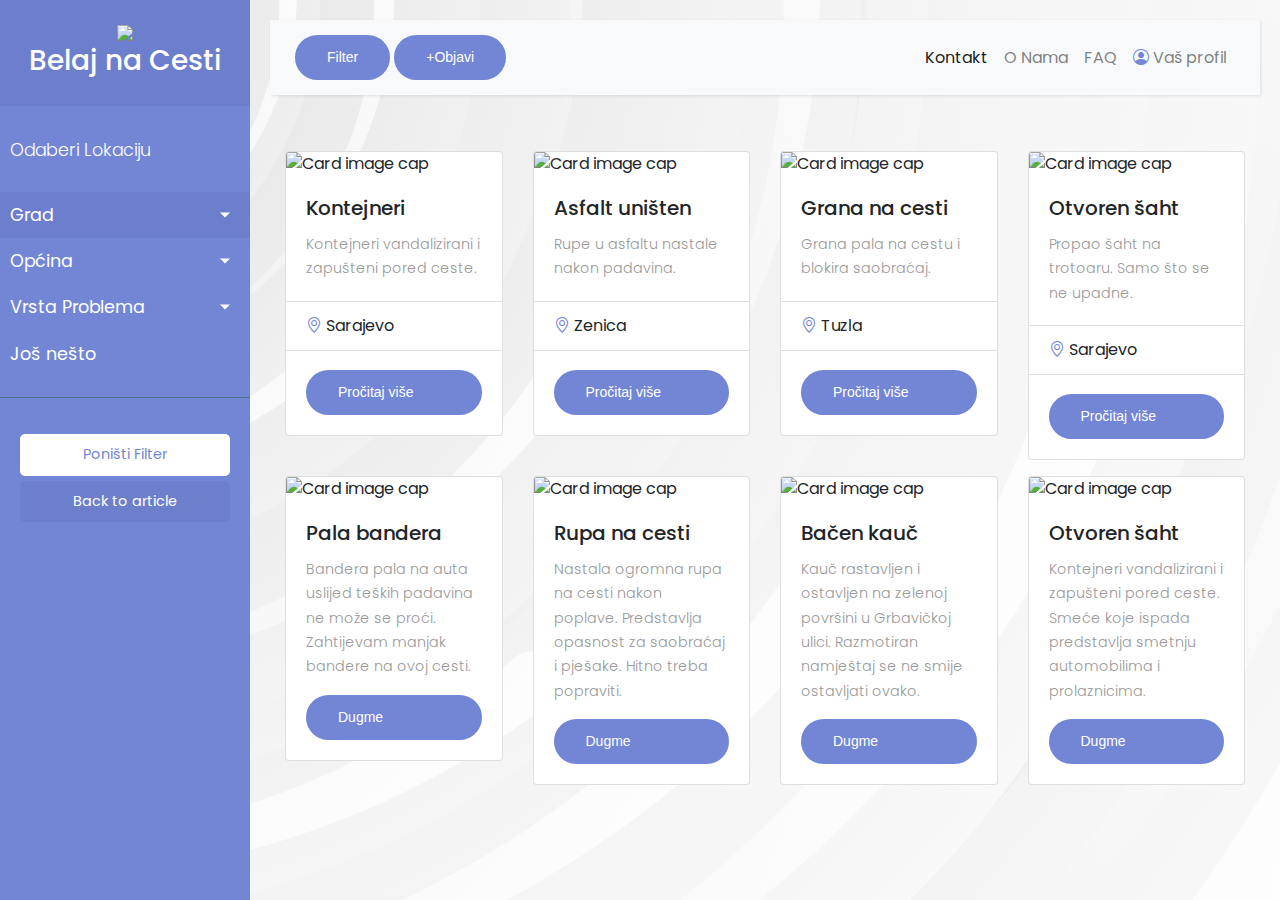
==== index.html @ b410dea9 "Add files via upload" ====
<!doctype html>
<html lang="en">
  <head>
    <!-- Required meta tags -->
    <meta charset="utf-8">
    <meta name="viewport" content="width=device-width, initial-scale=1, shrink-to-fit=no">

    <!-- Bootstrap CSS -->
    <link rel="stylesheet" href="https://cdn.jsdelivr.net/npm/bootstrap@4.3.1/dist/css/bootstrap.min.css" integrity="sha384-ggOyR0iXCbMQv3Xipma34MD+dH/1fQ784/j6cY/iJTQUOhcWr7x9JvoRxT2MZw1T" crossorigin="anonymous">
    <link rel="stylesheet" href="style.css">

    <!-- Bootstrap Font Icon CSS -->
    <link rel="stylesheet" href="https://cdn.jsdelivr.net/npm/bootstrap-icons@1.5.0/font/bootstrap-icons.css">

   
    <title>Belaj na cesti</title>
  </head>
  <body>
    <div class="wrapper">
        <!-- Sidebar  -->
        <nav id="sidebar">
            <div class="sidebar-header" style="text-align: center;">
                <img src="Images/SebiljLogo1.png" width="40%" height="auto">
                <h3>Belaj na Cesti</h3>
            </div>

            <ul class="list-unstyled components">
                <p>Odaberi Lokaciju</p>
                <li class="active" >
                    <a href="#CitySubMenu" data-toggle="collapse" aria-expanded="false" class="dropdown-toggle">Grad</a>
                    <div class="city-list">
                        <ul class="collapse list-unstyled" id="CitySubMenu">
                            <li class="filter filter-active" data-filter=".all">
                                <a href="#">Sve</a>
                            </li>
                            <li class="filter" data-filter=".sarajevo">
                                <a href="#">Sarajevo</a>
                            </li>
                            <li class="filter" data-filter=".zenica">
                                <a href="#">Zenica</a>
                            </li>
                            <li class="filter" data-filter=".tuzla">
                                <a href="#">Tuzla</a>
                            </li>
                        </ul>
                    </div>
                    
                </li>                
                <li>
                    <a href="#pageSubmenu" data-toggle="collapse" aria-expanded="false" class="dropdown-toggle">Općina</a>
                    <ul class="collapse list-unstyled" id="pageSubmenu">
                        <li>
                            <a href="#">Page 1</a>
                        </li>
                        <li>
                            <a href="#">Page 2</a>
                        </li>
                        <li>
                            <a href="#">Page 3</a>
                        </li>
                    </ul>
                </li>
                <li>
                    <a href="#pageSubmenu" data-toggle="collapse" aria-expanded="false" class="dropdown-toggle">Vrsta Problema</a>
                    <ul class="collapse list-unstyled" id="pageSubmenu">
                        <li>
                            <a href="#">Page 1</a>
                        </li>
                        <li>
                            <a href="#">Page 2</a>
                        </li>
                        <li>
                            <a href="#">Page 3</a>
                        </li>
                    </ul>
                </li>
                <li>
                    <a href="#">Još nešto</a>
                </li>
            </ul>

            <ul class="list-unstyled CTAs">
                <li>
                    <a href="https://bootstrapious.com/tutorial/files/sidebar.zip" class="download">Poništi Filter</a>
                </li>
                <li>
                    <a href="https://bootstrapious.com/p/bootstrap-sidebar" class="article">Back to article</a>
                </li>
            </ul>
        </nav>

        <!-- Page Content  -->
        <div id="content" class="overglow-auto">
            
            <!-- Page Navbar  -->
            <nav class="navbar navbar-expand-lg navbar-light bg-light">
                <div class="container-fluid">

                    <div class="d-flex flex-row">
                        <!-- Filtriraj button  -->
                        <button type="button" id="sidebarCollapse" class="btn btn-info">
                        <i class="fas fa-align-left"></i>
                        <span>Filter</span>
                        </button>
                        
                        <!-- Objavi button  -->
                        <button type="button" id="sidebarCollapse" class="btn btn-info" style="margin-left: 2%;">
                            <i class="fas fa-align-left"></i>
                            <span>+Objavi</span>
                        </button>
                    </div>

                    <!-- Hamburger menu button  -->
                    <button class="btn btn-dark d-inline-block d-lg-none ml-auto" type="button" data-toggle="collapse" data-target="#navbarSupportedContent" aria-controls="navbarSupportedContent" aria-expanded="false" aria-label="Toggle navigation">
                        <i class="fas fa-align-justify"></i>
                    </button>

                    <div class="collapse navbar-collapse" id="navbarSupportedContent">
                        <ul class="nav navbar-nav ml-auto">
                            <li class="nav-item active">
                                <a class="nav-link" href="#">Kontakt</a>
                            </li>
                            <li class="nav-item">
                                <a class="nav-link" href="#">O Nama</a>
                            </li>
                            <li class="nav-item">
                                <a class="nav-link" href="#">FAQ</a>
                            </li>
                            <li class="nav-item">
                                <a class="nav-link" href="#"><i class="bi bi-person-circle"></i> Vaš profil</a>
                            </li>
                        </ul>
                    </div>
                </div>
            </nav>

            <!-- Cards Dashboard  -->
            <div class="container">
                <div class="card-container-wrapper">
                    <div class="card-container">
                        <div class="row g-3">
                            <!-- Single Card  -->
                            <div class="col-12 col-md-6 col-lg-3 mt-3 card-thumbnail all sarajevo">
                                <div class="card">
                                    <img class="card-img-top" src="Images/kontejneri.jpg" alt="Card image cap">
                                    <div class="card-body">
                                        <h5 class="card-title">Kontejneri</h5>
                                        <p class="card-text">Kontejneri vandalizirani i zapušteni pored ceste.</p>
                                    </div>
                                    <!-- Location  -->
                                    <ul class="list-group list-group-flush">
                                        <li class="list-group-item"> <i class="bi bi-geo-alt"></i> Sarajevo</li>                                        
                                    </ul>
                                    <div class="card-body">                                        
                                        <a href="#" class="btn">Pročitaj više</a>
                                    </div>
    
                                </div>
                            </div>
    
                            <!-- Single Card  -->
                            <div class="col-12 col-md-6 col-lg-3 mt-3 card-thumbnail all zenica">
                                <div class="card">
                                    <img class="card-img-top" src="Images/asphalt.jpg" alt="Card image cap">
                                    <div class="card-body">
                                        <h5 class="card-title">Asfalt uništen</h5>
                                        <p class="card-text">Rupe u asfaltu nastale nakon padavina.</p>                                        
                                    </div>
                                    <!-- Location  -->
                                    <ul class="list-group list-group-flush">
                                        <li class="list-group-item"> <i class="bi bi-geo-alt"></i> Zenica</li>                                        
                                    </ul>
                                    <div class="card-body">                                        
                                        <a href="#" class="btn">Pročitaj više</a>
                                    </div>
    
                                </div>
                            </div>
    
                            <!-- Single Card  -->
                            <div class="col-12 col-md-6 col-lg-3 mt-3 card-thumbnail all tuzla">
                                <div class="card">
                                    <img class="card-img-top" src="Images/grana.jpg" alt="Card image cap">
                                    <div class="card-body">
                                        <h5 class="card-title">Grana na cesti</h5>
                                        <p class="card-text">Grana pala na cestu i blokira saobraćaj.</p>                                        
                                    </div>
                                     <!-- Location  -->
                                     <ul class="list-group list-group-flush">
                                        <li class="list-group-item"> <i class="bi bi-geo-alt"></i> Tuzla</li>                                        
                                    </ul>
                                    <div class="card-body">                                        
                                        <a href="#" class="btn">Pročitaj više</a>
                                    </div>
    
                                </div>
                            </div>
    
                            <!-- Single Card  -->
                            <div class="col-12 col-md-6 col-lg-3 mt-3 card-thumbnail all sarajevo">
                                <div class="card">
                                    <img class="card-img-top" src="Images/manhole.jpg" alt="Card image cap">
                                    <div class="card-body">
                                        <h5 class="card-title">Otvoren šaht</h5>
                                        <p class="card-text">Propao šaht na trotoaru. Samo što se ne upadne.</p>                                        
                                    </div>
                                    <!-- Location  -->
                                    <ul class="list-group list-group-flush">
                                        <li class="list-group-item"> <i class="bi bi-geo-alt"></i> Sarajevo</li>                                        
                                    </ul>
                                    <div class="card-body">                                        
                                        <a href="#" class="btn">Pročitaj više</a>
                                    </div>
    
                                </div>
                            </div>
                        
    
                        <!-- Single Card  -->
                        <div class="col-12 col-md-6 col-lg-3 mt-3 card-thumbnail all tuzla">
                            <div class="card">
                                <img class="card-img-top" src="Images/bandera.jpg" alt="Card image cap">
                                <div class="card-body">
                                    <h5 class="card-title">Pala bandera</h5>
                                    <p class="card-text">Bandera pala na auta uslijed teških padavina ne može se proći. Zahtijevam manjak bandere na ovoj cesti.</p>
                                    <a href="#" class="btn">Dugme</a>
                                </div>
    
                            </div>
                        </div>
    
                        <!-- Single Card  -->
                        <div class="col-12 col-md-6 col-lg-3 mt-3 card-thumbnail all zenica">
                            <div class="card">
                                <img class="card-img-top" src="Images/rupa.jpg" alt="Card image cap">
                                <div class="card-body">
                                    <h5 class="card-title">Rupa na cesti</h5>
                                    <p class="card-text">Nastala ogromna rupa na cesti nakon poplave. Predstavlja opasnost za saobraćaj i pješake. Hitno treba popraviti.</p>
                                    <a href="#" class="btn">Dugme</a>
                                </div>
    
                            </div>
                        </div>
    
                        <!-- Single Card  -->
                        <div class="col-12 col-md-6 col-lg-3 mt-3 card-thumbnail all sarajevo">
                            <div class="card">
                                <img class="card-img-top" src="Images/kauc.jpg" alt="Card image cap">
                                <div class="card-body">
                                    <h5 class="card-title">Bačen kauč</h5>
                                    <p class="card-text">Kauč rastavljen i ostavljen na zelenoj površini u Grbavičkoj ulici. Razmotiran namještaj se ne smije ostavljati ovako.</p>
                                    <a href="#" class="btn">Dugme</a>
                                </div>
    
                            </div>
                        </div>
    
                        <!-- Single Card  -->
                        <div class="col-12 col-md-6 col-lg-3 mt-3 card-thumbnail all zenica">
                            <div class="card">
                                <img class="card-img-top" src="Images/manhole.jpg" alt="Card image cap">
                                <div class="card-body">
                                    <h5 class="card-title">Otvoren šaht</h5>
                                    <p class="card-text">Kontejneri vandalizirani i zapušteni pored ceste. Smeće koje ispada predstavlja smetnju automobilima i prolaznicima.</p>
                                    <a href="#" class="btn">Dugme</a>
                                </div>
    
                            </div>
                        </div>
                    </div>
                    </div> 
                </div>
                
            </div>

        </div>
    </div>
    

    <!-- Optional JavaScript -->
    <!-- jQuery first, then Popper.js, then Bootstrap JS -->
    <script src="lib/jquery/jquery.min.js"></script>
    <script src="lib/jquery/jquery-migrate.min.js"></script>
    <script src="https://cdn.jsdelivr.net/npm/popper.js@1.14.7/dist/umd/popper.min.js" integrity="sha384-UO2eT0CpHqdSJQ6hJty5KVphtPhzWj9WO1clHTMGa3JDZwrnQq4sF86dIHNDz0W1" crossorigin="anonymous"></script>
    <script src="https://cdn.jsdelivr.net/npm/bootstrap@4.3.1/dist/js/bootstrap.min.js" integrity="sha384-JjSmVgyd0p3pXB1rRibZUAYoIIy6OrQ6VrjIEaFf/nJGzIxFDsf4x0xIM+B07jRM" crossorigin="anonymous"></script>
    <!-- JavaScript Libraries -->
    <script src="lib/isotope/isotope.pkgd.min.js"></script>
    <script src="script.js"></script>
</body>

</html>
---- style.css ----
/*
    DEMO STYLE
*/

@import "https://fonts.googleapis.com/css?family=Poppins:300,400,500,600,700";
body {
    font-family: 'Poppins', sans-serif;
    background: #fafafa;
    overflow: hidden;
    background-color: #FFFFFF;
    background-image: url("data:image/svg+xml,%3Csvg xmlns='http://www.w3.org/2000/svg' viewBox='0 0 2000 1500'%3E%3Cdefs%3E%3CradialGradient id='a' gradientUnits='objectBoundingBox'%3E%3Cstop offset='0' stop-color='%23DDDDDD'/%3E%3Cstop offset='1' stop-color='%23FFFFFF'/%3E%3C/radialGradient%3E%3ClinearGradient id='b' gradientUnits='userSpaceOnUse' x1='0' y1='750' x2='1550' y2='750'%3E%3Cstop offset='0' stop-color='%23eeeeee'/%3E%3Cstop offset='1' stop-color='%23FFFFFF'/%3E%3C/linearGradient%3E%3Cpath id='s' fill='url(%23b)' d='M1549.2 51.6c-5.4 99.1-20.2 197.6-44.2 293.6c-24.1 96-57.4 189.4-99.3 278.6c-41.9 89.2-92.4 174.1-150.3 253.3c-58 79.2-123.4 152.6-195.1 219c-71.7 66.4-149.6 125.8-232.2 177.2c-82.7 51.4-170.1 94.7-260.7 129.1c-90.6 34.4-184.4 60-279.5 76.3C192.6 1495 96.1 1502 0 1500c96.1-2.1 191.8-13.3 285.4-33.6c93.6-20.2 185-49.5 272.5-87.2c87.6-37.7 171.3-83.8 249.6-137.3c78.4-53.5 151.5-114.5 217.9-181.7c66.5-67.2 126.4-140.7 178.6-218.9c52.3-78.3 96.9-161.4 133-247.9c36.1-86.5 63.8-176.2 82.6-267.6c18.8-91.4 28.6-184.4 29.6-277.4c0.3-27.6 23.2-48.7 50.8-48.4s49.5 21.8 49.2 49.5c0 0.7 0 1.3-0.1 2L1549.2 51.6z'/%3E%3Cg id='g'%3E%3Cuse href='%23s' transform='scale(0.12) rotate(60)'/%3E%3Cuse href='%23s' transform='scale(0.2) rotate(10)'/%3E%3Cuse href='%23s' transform='scale(0.25) rotate(40)'/%3E%3Cuse href='%23s' transform='scale(0.3) rotate(-20)'/%3E%3Cuse href='%23s' transform='scale(0.4) rotate(-30)'/%3E%3Cuse href='%23s' transform='scale(0.5) rotate(20)'/%3E%3Cuse href='%23s' transform='scale(0.6) rotate(60)'/%3E%3Cuse href='%23s' transform='scale(0.7) rotate(10)'/%3E%3Cuse href='%23s' transform='scale(0.835) rotate(-40)'/%3E%3Cuse href='%23s' transform='scale(0.9) rotate(40)'/%3E%3Cuse href='%23s' transform='scale(1.05) rotate(25)'/%3E%3Cuse href='%23s' transform='scale(1.2) rotate(8)'/%3E%3Cuse href='%23s' transform='scale(1.333) rotate(-60)'/%3E%3Cuse href='%23s' transform='scale(1.45) rotate(-30)'/%3E%3Cuse href='%23s' transform='scale(1.6) rotate(10)'/%3E%3C/g%3E%3C/defs%3E%3Cg transform='rotate(0 0 0)'%3E%3Cg transform='rotate(0 0 0)'%3E%3Ccircle fill='url(%23a)' r='3000'/%3E%3Cg opacity='0.5'%3E%3Ccircle fill='url(%23a)' r='2000'/%3E%3Ccircle fill='url(%23a)' r='1800'/%3E%3Ccircle fill='url(%23a)' r='1700'/%3E%3Ccircle fill='url(%23a)' r='1651'/%3E%3Ccircle fill='url(%23a)' r='1450'/%3E%3Ccircle fill='url(%23a)' r='1250'/%3E%3Ccircle fill='url(%23a)' r='1175'/%3E%3Ccircle fill='url(%23a)' r='900'/%3E%3Ccircle fill='url(%23a)' r='750'/%3E%3Ccircle fill='url(%23a)' r='500'/%3E%3Ccircle fill='url(%23a)' r='380'/%3E%3Ccircle fill='url(%23a)' r='250'/%3E%3C/g%3E%3Cg transform='rotate(0 0 0)'%3E%3Cuse href='%23g' transform='rotate(10)'/%3E%3Cuse href='%23g' transform='rotate(120)'/%3E%3Cuse href='%23g' transform='rotate(240)'/%3E%3C/g%3E%3Ccircle fill-opacity='0.1' fill='url(%23a)' r='3000'/%3E%3C/g%3E%3C/g%3E%3C/svg%3E");
    background-attachment: fixed;
    background-size: cover;
}

p {
    font-family: 'Poppins', sans-serif;
    font-size: 1.1em;
    font-weight: 300;
    line-height: 1.7em;
    color: #999;
}

a,
a:hover,
a:focus {
    color: inherit;
    text-decoration: none;
    transition: all 0.3s;
}

.navbar {
    padding: 15px 10px;
    background: #fff;
    border: none;
    border-radius: 0;
    margin-bottom: 40px;
    box-shadow: 1px 1px 3px rgba(0, 0, 0, 0.1);
}

.navbar-btn {
    box-shadow: none;
    outline: none !important;
    border: none;
}

.line {
    width: 100%;
    height: 1px;
    border-bottom: 1px dashed #ddd;
    margin: 40px 0;
}

/* ---------------------------------------------------
    SIDEBAR STYLE
----------------------------------------------------- */

.wrapper {
    display: flex;
    width: 100%;
    align-items: stretch;
}

#sidebar {
    min-width: 250px;
    max-width: 250px;
    background: #7386D5;
    color: #fff;
    transition: all 0.3s;
}

#sidebar.active {
    margin-left: -250px;
}

#sidebar .sidebar-header {
    padding: 20px;
    background: #6d7fcc;
}

#sidebar ul.components {
    padding: 20px 0;
    border-bottom: 1px solid #47748b;
}

#sidebar ul p {
    color: #fff;
    padding: 10px;
}

#sidebar ul li a {
    padding: 10px;
    font-size: 1.1em;
    display: block;
}

#sidebar ul li a:hover {
    color: #7386D5;
    background: #fff;
}

#sidebar ul li.active>a,
a[aria-expanded="true"] {
    color: #fff;
    background: #6d7fcc;
}

a[data-toggle="collapse"] {
    position: relative;
}

.dropdown-toggle::after {
    display: block;
    position: absolute;
    top: 50%;
    right: 20px;
    transform: translateY(-50%);
}

ul ul a {
    font-size: 0.9em !important;
    padding-left: 30px !important;
    background: #6d7fcc;
}

ul.CTAs {
    padding: 20px;
}

ul.CTAs a {
    text-align: center;
    font-size: 0.9em !important;
    display: block;
    border-radius: 5px;
    margin-bottom: 5px;
}

a.download {
    background: #fff;
    color: #7386D5;
}

a.article,
a.article:hover {
    background: #6d7fcc !important;
    color: #fff !important;
}

/* ---------------------------------------------------
    CONTENT STYLE
----------------------------------------------------- */

#content {
    width: 100%;
    padding: 20px;
    min-height: 100vh;
    transition: all 0.3s;
}

/* ---------------------------------------------------
    MEDIAQUERIES
----------------------------------------------------- */

@media (max-width: 768px) {
    #sidebar {
        margin-left: -250px;
    }
    #sidebar.active {
        margin-left: 0;
    }
    #sidebarCollapse span {
        display: none;
    }
}

.card-body{
    font-size: small;
}


.btn{
    font-family: Roboto, sans-serif;
    text-align: center;
    font-weight: 0;
    font-size: 14px;
    color: #fff;
    background-color: #7386D5;
    padding: 10px 30px;
    border: solid #7386D5 2px;
    box-shadow: rgb(0, 0, 0) 0px 0px 0px 0px;
    border-radius: 50px;
    transition : 332ms;
    transform: translateY(0);
    display: flex;
    flex-direction: row;
    align-items: center;
    cursor: pointer;
}

.btn:hover{
    transition : 332ms;
    padding: 10px 45px;
    transform : translateY(-0px);
    background-color: #fff;
    color: #0066cc;
    border: solid 2px #0066cc;
}

.card-container-wrapper {
    height: calc(100vh - 160px);  /* Adjust the px to match the height of your navbar */
    overflow: auto;
  }

.bi{
    color: #7386D5;
}
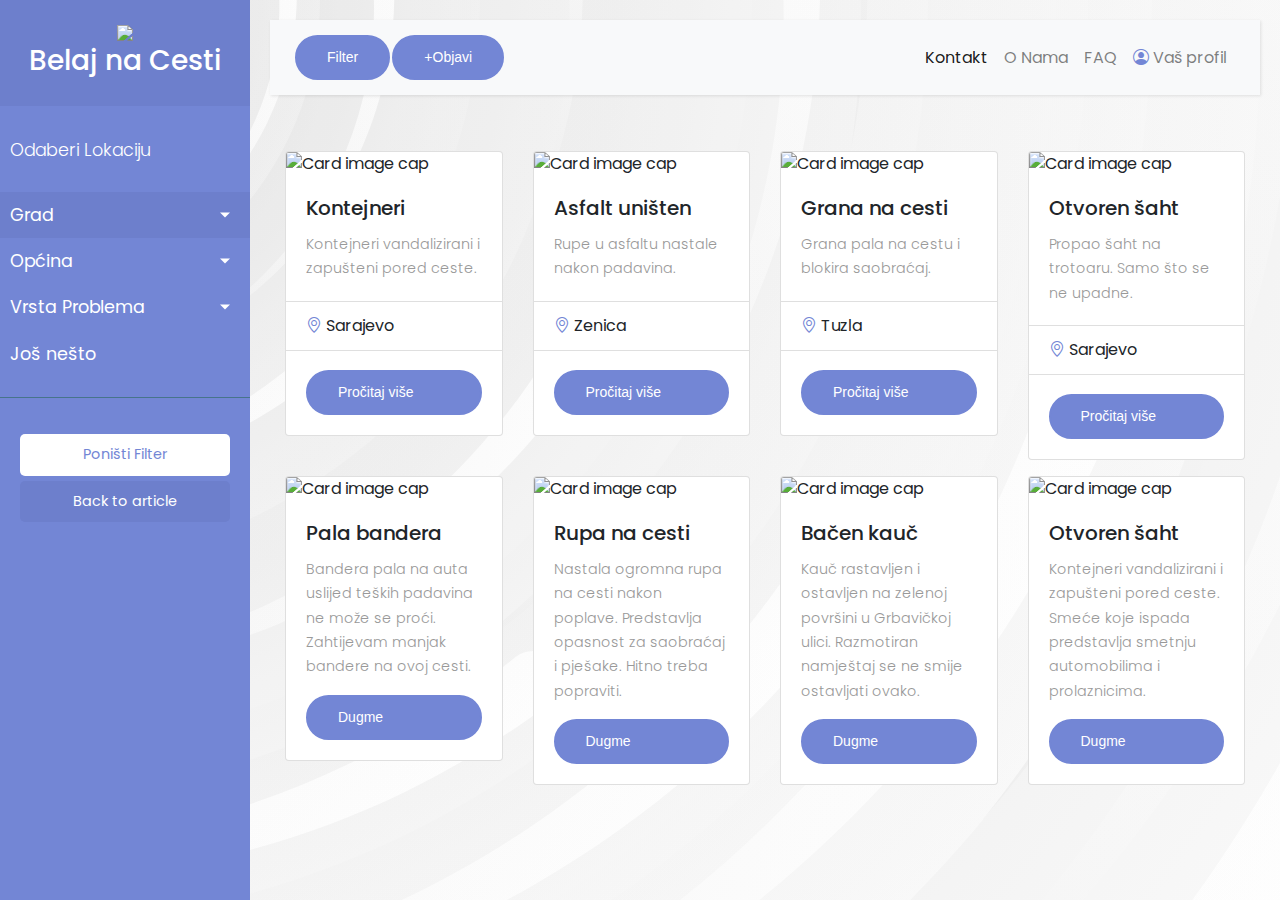
==== commit 14e72d94: "Add files via upload" ====
--- a/index.html
+++ b/index.html
@@ -13,7 +13,7 @@
     <link rel="stylesheet" href="https://cdn.jsdelivr.net/npm/bootstrap-icons@1.5.0/font/bootstrap-icons.css">
 
    
-    <title>Belaj na cesti</title>
+    <title>Belaj na Cesti</title>
   </head>
   <body>
     <div class="wrapper">
@@ -104,10 +104,13 @@
                         </button>
                         
                         <!-- Objavi button  -->
-                        <button type="button" id="sidebarCollapse" class="btn btn-info" style="margin-left: 2%;">
-                            <i class="fas fa-align-left"></i>
-                            <span>+Objavi</span>
-                        </button>
+                        <a href="form.html" target="_blank">
+                            <button type="button" id="sidebarCollapse" class="btn btn-info" style="margin-left: 2%;">
+                                <i class="fas fa-align-left"></i>
+                                <span>+Objavi</span>
+                            </button>
+                        </a>
+                        
                     </div>
 
                     <!-- Hamburger menu button  -->
@@ -137,8 +140,8 @@
             <!-- Cards Dashboard  -->
             <div class="container">
                 <div class="card-container-wrapper">
-                    <div class="card-container">
-                        <div class="row g-3">
+                    <div class="card-container" >
+                        <div class="row g-3" >
                             <!-- Single Card  -->
                             <div class="col-12 col-md-6 col-lg-3 mt-3 card-thumbnail all sarajevo">
                                 <div class="card">
@@ -216,57 +219,64 @@
                             </div>
                         
     
-                        <!-- Single Card  -->
-                        <div class="col-12 col-md-6 col-lg-3 mt-3 card-thumbnail all tuzla">
-                            <div class="card">
-                                <img class="card-img-top" src="Images/bandera.jpg" alt="Card image cap">
-                                <div class="card-body">
-                                    <h5 class="card-title">Pala bandera</h5>
-                                    <p class="card-text">Bandera pala na auta uslijed teških padavina ne može se proći. Zahtijevam manjak bandere na ovoj cesti.</p>
-                                    <a href="#" class="btn">Dugme</a>
-                                </div>
-    
-                            </div>
-                        </div>
-    
-                        <!-- Single Card  -->
-                        <div class="col-12 col-md-6 col-lg-3 mt-3 card-thumbnail all zenica">
-                            <div class="card">
-                                <img class="card-img-top" src="Images/rupa.jpg" alt="Card image cap">
-                                <div class="card-body">
-                                    <h5 class="card-title">Rupa na cesti</h5>
-                                    <p class="card-text">Nastala ogromna rupa na cesti nakon poplave. Predstavlja opasnost za saobraćaj i pješake. Hitno treba popraviti.</p>
-                                    <a href="#" class="btn">Dugme</a>
-                                </div>
-    
-                            </div>
-                        </div>
-    
-                        <!-- Single Card  -->
-                        <div class="col-12 col-md-6 col-lg-3 mt-3 card-thumbnail all sarajevo">
-                            <div class="card">
-                                <img class="card-img-top" src="Images/kauc.jpg" alt="Card image cap">
-                                <div class="card-body">
-                                    <h5 class="card-title">Bačen kauč</h5>
-                                    <p class="card-text">Kauč rastavljen i ostavljen na zelenoj površini u Grbavičkoj ulici. Razmotiran namještaj se ne smije ostavljati ovako.</p>
-                                    <a href="#" class="btn">Dugme</a>
-                                </div>
-    
-                            </div>
-                        </div>
-    
-                        <!-- Single Card  -->
-                        <div class="col-12 col-md-6 col-lg-3 mt-3 card-thumbnail all zenica">
-                            <div class="card">
-                                <img class="card-img-top" src="Images/manhole.jpg" alt="Card image cap">
-                                <div class="card-body">
-                                    <h5 class="card-title">Otvoren šaht</h5>
-                                    <p class="card-text">Kontejneri vandalizirani i zapušteni pored ceste. Smeće koje ispada predstavlja smetnju automobilima i prolaznicima.</p>
-                                    <a href="#" class="btn">Dugme</a>
-                                </div>
-    
-                            </div>
-                        </div>
+                            <!-- Single Card  -->
+                            <div class="col-12 col-md-6 col-lg-3 mt-3 card-thumbnail all tuzla">
+                                <div class="card">
+                                    <img class="card-img-top" src="Images/bandera.jpg" alt="Card image cap">
+                                    <div class="card-body">
+                                        <h5 class="card-title">Pala bandera</h5>
+                                        <p class="card-text">Bandera pala na auta uslijed teških padavina ne može se proći. Zahtijevam manjak bandere na ovoj cesti.</p>
+                                        <a href="#" class="btn">Dugme</a>
+                                    </div>
+        
+                                </div>
+                            </div>
+    
+                            <!-- Single Card  -->
+                            <div class="col-12 col-md-6 col-lg-3 mt-3 card-thumbnail all zenica">
+                                <div class="card">
+                                    <img class="card-img-top" src="Images/rupa.jpg" alt="Card image cap">
+                                    <div class="card-body">
+                                        <h5 class="card-title">Rupa na cesti</h5>
+                                        <p class="card-text">Nastala ogromna rupa na cesti nakon poplave. Predstavlja opasnost za saobraćaj i pješake. Hitno treba popraviti.</p>
+                                        <a href="#" class="btn">Dugme</a>
+                                    </div>
+        
+                                </div>
+                            </div>
+    
+                            <!-- Single Card  -->
+                            <div class="col-12 col-md-6 col-lg-3 mt-3 card-thumbnail all sarajevo">
+                                <div class="card">
+                                    <img class="card-img-top" src="Images/kauc.jpg" alt="Card image cap">
+                                    <div class="card-body">
+                                        <h5 class="card-title">Bačen kauč</h5>
+                                        <p class="card-text">Kauč rastavljen i ostavljen na zelenoj površini u Grbavičkoj ulici. Razmotiran namještaj se ne smije ostavljati ovako.</p>
+                                        <a href="#" class="btn">Dugme</a>
+                                    </div>
+        
+                                </div>
+                            </div>
+    
+                            <!-- Single Card  -->
+                            <div class="col-12 col-md-6 col-lg-3 mt-3 card-thumbnail all zenica">
+                                <div class="card">
+                                    <img class="card-img-top" src="Images/manhole.jpg" alt="Card image cap">
+                                    <div class="card-body">
+                                        <h5 class="card-title">Otvoren šaht</h5>
+                                        <p class="card-text">Kontejneri vandalizirani i zapušteni pored ceste. Smeće koje ispada predstavlja smetnju automobilima i prolaznicima.</p>
+                                        <a href="#" class="btn">Dugme</a>
+                                    </div>
+        
+                                </div>
+                            </div>
+
+                            <!-- Dynamic Card  -->
+                            <div class="col-12 col-md-6 col-lg-3 mt-3 card-thumbnail all zenica" id="card-container">
+
+                            </div>
+
+                            
                     </div>
                     </div> 
                 </div>
@@ -286,6 +296,76 @@
     <!-- JavaScript Libraries -->
     <script src="lib/isotope/isotope.pkgd.min.js"></script>
     <script src="script.js"></script>
+
+    <script type="module">
+        // Import the functions you need from the SDKs you need
+        import { initializeApp } from "https://www.gstatic.com/firebasejs/9.21.0/firebase-app.js";
+        // TODO: Add SDKs for Firebase products that you want to use
+        
+        const firebaseConfig = {
+            apiKey: "AIzaSyBt_GLwFnZQbTOkHboXUUDtUNS3x09Q-z8",
+            authDomain: "imageuploadtest-eb0cd.firebaseapp.com",
+            databaseURL: "https://imageuploadtest-eb0cd-default-rtdb.europe-west1.firebasedatabase.app",
+            projectId: "imageuploadtest-eb0cd",
+            storageBucket: "imageuploadtest-eb0cd.appspot.com",
+            messagingSenderId: "651331558880",
+            appId: "1:651331558880:web:44b6b12a8db11ecb4ddf85"
+        };
+        
+        // Import the functions for Firebase Realtime Database
+         import {getDatabase, set, get, update, remove, ref, child, onValue}
+        from "https://www.gstatic.com/firebasejs/9.21.0/firebase-database.js";
+
+        // Initialize Firebase
+        const app = initializeApp(firebaseConfig);
+        const database = getDatabase();
+
+        onValue(ref(database, 'Report Data/'), (snapshot) => {
+            console.log('snapshot:', snapshot.val());
+            //snapshot.forEach((childSnapshot) => {
+            const childData = snapshot.val();
+                // Create new HTML elements to display the data
+                const card = document.createElement('div');
+                const cardCol = document.createElement('div');
+                const cardBody = document.createElement('div');
+                const image = document.createElement('img');
+                const cardTitle = document.createElement('h5');
+                const cardText = document.createElement('p');
+                const cardLink = document.createElement('a');
+
+                // Set the attributes of the HTML elements
+                //card.classList.add('col-12', 'col-md-6', 'col-lg-3', 'mt-3', 'card-thumbnail');
+                cardCol.classList.add('card');
+                cardBody.classList.add(`card-body`);
+                image.classList.add('card-img-top');
+                cardTitle.classList.add('card-title');
+                cardText.classList.add('card-text');
+                cardLink.classList.add('btn');
+                cardLink.href = '#';
+                image.src = childData.Image_URL;
+                cardTitle.innerHTML = childData.Title;
+                cardText.innerHTML = childData.Description;
+                cardLink.innerText = 'Pročitaj više';
+
+                // Add the HTML elements to the card
+                card.appendChild(cardCol);
+                cardCol.appendChild(image);
+                cardCol.appendChild(cardBody);
+                cardBody.appendChild(cardTitle);
+                cardBody.appendChild(cardText);
+                cardCol.appendChild(cardBody);
+                cardBody.appendChild(cardLink);
+
+               
+                // Add the card to the page
+                document.getElementById('card-container').appendChild(card);
+                console.log(`Card added`);
+                
+
+            });
+        //});
+                
+      </script>
 </body>
 
 </html>